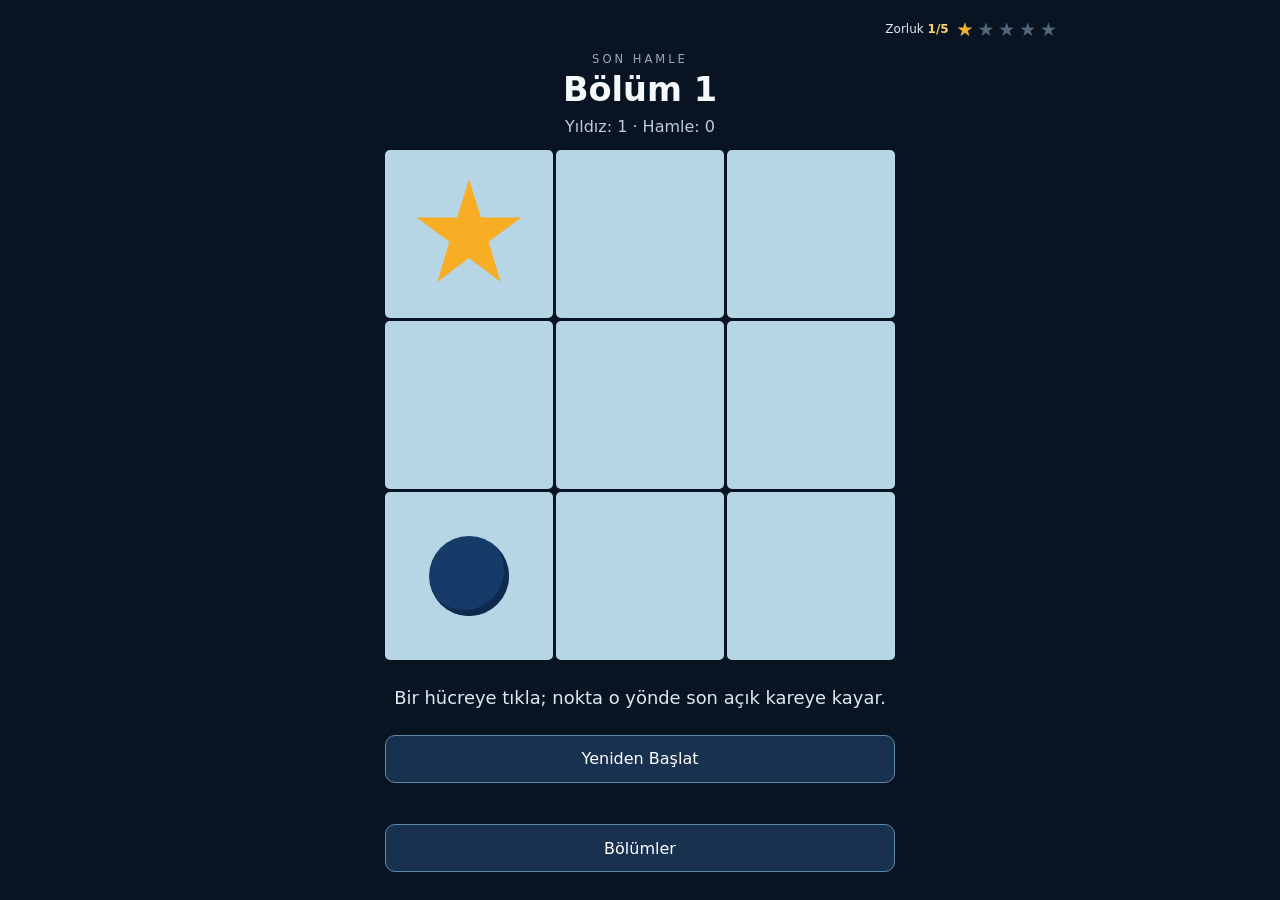
==== index.html @ f22b3735 "Restructure levels into 20-level feature blocks with computed difficulty The game is now 40 levels: " ====
<!doctype html>
<html lang="tr">
<head>
  <meta charset="utf-8">
  <meta name="viewport" content="width=device-width,initial-scale=1">
  <title>Son Hamle</title>
  <link rel="stylesheet" href="style.css?v=7">
  <script src="engine.js?v=7" defer></script>
  <script src="difficulty.js?v=7" defer></script>
  <script src="app.js?v=7" defer></script>
</head>
<body>
  <main class="app">
    <header class="top">
      <div id="difficulty" class="difficulty" role="img" aria-label="Tahmini zorluk">
        <span class="difficulty-caption">Zorluk <strong id="difficulty-value">–/5</strong></span>
        <span id="difficulty-stars" class="difficulty-stars" aria-hidden="true"></span>
      </div>
      <p class="eyebrow">SON HAMLE</p>
      <h1 id="level-title">Bölüm 1</h1>
      <p id="counters">Yıldız: 0 · Hamle: 0</p>
    </header>
    <section id="game-view" aria-label="Oyun alanı">
      <div id="board" class="board" aria-label="Tahta"></div>
      <p id="message" class="message" role="status">Bir hücreye tıkla.</p>
      <p id="rule-hint" class="rule-hint" hidden></p>
      <div class="actions">
        <button id="restart" type="button">Yeniden Başlat</button>
      </div>
      <button id="next" class="primary" type="button" hidden>Sonraki Bölüm</button>
    </section>
    <section id="levels-view" hidden aria-label="Bölümler">
      <div id="level-grid" class="level-grid"></div>
      <button id="back" type="button">Oyuna Dön</button>
    </section>
    <button id="levels-toggle" class="outline" type="button">Bölümler</button>
  </main>
</body>
</html>
---- style.css ----
:root{font-family:system-ui,-apple-system,"Segoe UI",sans-serif;color:#f6f9fc;background:#091423;font-synthesis:none}
*{box-sizing:border-box}
body{margin:0;min-height:100vh}
button{font:inherit;cursor:pointer}
.app{width:min(100%,900px);min-height:100vh;margin:auto;padding:20px clamp(14px,3vw,32px) 28px;display:flex;flex-direction:column;align-items:center;gap:14px}
.top{position:relative;width:100%;padding-top:32px;text-align:center}.eyebrow{letter-spacing:.26em;color:#94abc3;font-size:.72rem;margin:0 0 4px}.top h1{font-size:clamp(1.45rem,4vw,2.1rem);margin:0}.top p:last-child{margin:8px 0 0;color:#b9cddd}
.difficulty{position:absolute;top:0;right:0;display:flex;align-items:center;justify-content:flex-end;gap:7px;white-space:nowrap;color:#dce9f3}
.difficulty-caption{font-size:.75rem}.difficulty-caption strong{color:#ffd16c;font-weight:700}
.difficulty-stars{display:flex;gap:2px;font-size:1.18rem;line-height:1}
.difficulty-star{position:relative;display:inline-block;width:1em;height:1em;color:#52677c}
.difficulty-star-fill{position:absolute;left:0;top:0;height:100%;overflow:hidden;white-space:nowrap;color:#f7ad24}
#game-view,#levels-view{width:100%;display:flex;flex-direction:column;align-items:center;gap:14px}
[hidden]{display:none!important}
.board{width:min(100%,min(58vh,510px));aspect-ratio:1;display:grid;gap:3px;touch-action:manipulation}
.cell{border:0;border-radius:5px;background:#b7d6e5;color:#25364b;display:grid;place-items:center;padding:0;min-width:0;min-height:0;transition:background .12s,transform .12s}
.cell>span{grid-area:1/1}
.cell:not(.wall):not(.closed):not(.portal):not(.gate):hover{background:#d7ebf4;transform:scale(.97)}
.cell.wall{background:#46546a;cursor:default}.cell.closed{background:#798494;color:#172638;font-weight:800;font-size:clamp(1.4rem,5vw,2.4rem)}
.cell.gate.locked{background:#3a6b77;color:#e4faff;box-shadow:inset 0 0 0 3px #83b5bb;font-size:clamp(1.25rem,4vw,2rem)}
.cell.gate.open{background:#97d9d0;box-shadow:inset 0 0 0 3px #3d9994}
.cell.portal{background:radial-gradient(circle,#c7acfc 18%,#7141a7 45%,#463175 78%);box-shadow:inset 0 0 0 3px #d1b7ff}
.void{visibility:hidden;pointer-events:none}
.player{display:block;width:48%;aspect-ratio:1;border-radius:50%;background:#173b69;box-shadow:inset -5px -6px 0 #0e2b4f}
.star{display:grid;place-items:center;width:65%;aspect-ratio:1;background:#f7ad24;color:#25364b;font-weight:800;font-size:clamp(.8rem,2.7vw,1.3rem);clip-path:polygon(50% 0%,61% 35%,98% 35%,68% 57%,79% 94%,50% 72%,21% 94%,32% 57%,2% 35%,39% 35%)}
.star.future{opacity:.5}.star.target{filter:drop-shadow(0 0 3px #fff)}
.key-icon{font-size:clamp(1.3rem,4vw,2rem);line-height:1}
.message{min-height:2.6em;text-align:center;margin:0;color:#dce9f3;display:grid;place-items:center;font-size:clamp(.94rem,2.5vw,1.12rem)}
.rule-hint{margin:-10px 0 0;color:#aed5ec;text-align:center;font-size:.9rem}
.actions{width:min(100%,510px)}
.actions button{width:100%}
.actions button,#next,#levels-toggle,#back{border:1px solid #6189ad;border-radius:10px;padding:12px 14px;background:#17314f;color:#fff;min-height:48px}
.actions button:hover,#levels-toggle:hover,#back:hover{background:#24496f}
#next{width:min(100%,510px);background:#e4a325;color:#162235;border-color:#e4a325;font-weight:700}
#levels-toggle{margin-top:auto;width:min(100%,510px)}
.level-grid{width:min(100%,510px);display:grid;grid-template-columns:repeat(5,1fr);gap:7px}
.block-title{grid-column:1/-1;margin:6px 0 0;color:#94abc3;font-size:.78rem;letter-spacing:.12em;text-transform:uppercase}
.level-grid button{border:1px solid #53718d;border-radius:7px;background:#19324e;color:#fff;min-height:47px}
.level-grid button.current{border-color:#e4a325}.level-grid button.complete{background:#25584e}.level-grid button:disabled{opacity:.4;cursor:not-allowed}
#back{width:min(100%,510px)}
@media(max-height:700px){.app{gap:8px;padding-top:10px}.board{width:min(100%,48vh)}.message{min-height:1.7em}}
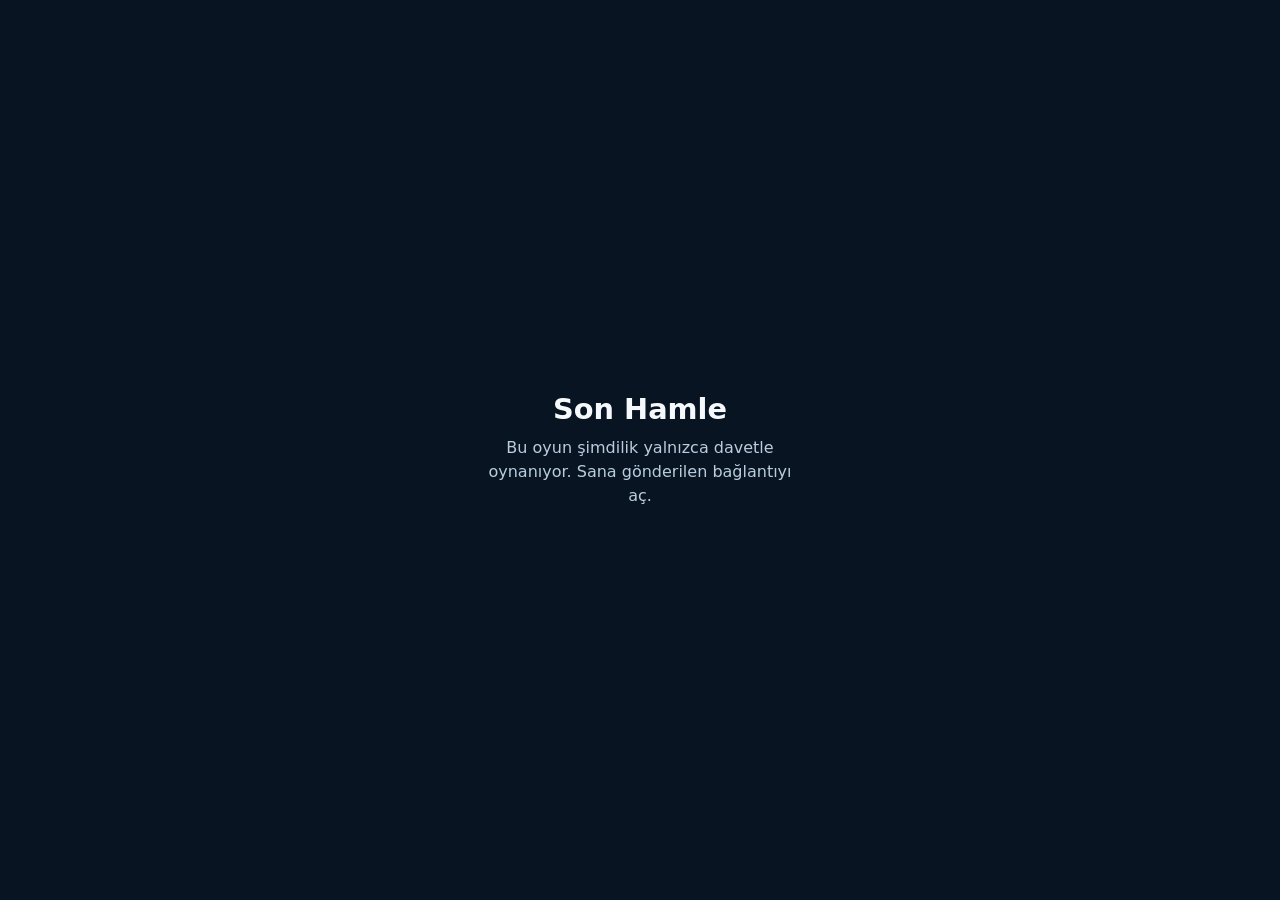
==== commit f5903a44: "Deploy from chtcngz/son-hamle@b68c075" ====
--- a/index.html
+++ b/index.html
@@ -1,39 +1,63 @@
 <!doctype html>
 <html lang="tr">
 <head>
-  <meta charset="utf-8">
-  <meta name="viewport" content="width=device-width,initial-scale=1">
-  <title>Son Hamle</title>
-  <link rel="stylesheet" href="style.css?v=7">
-  <script src="engine.js?v=7" defer></script>
-  <script src="difficulty.js?v=7" defer></script>
-  <script src="app.js?v=7" defer></script>
+<meta charset="utf-8">
+<meta name="viewport" content="width=device-width,initial-scale=1">
+<meta name="robots" content="noindex,nofollow">
+<title>Son Hamle</title>
+<style>
+:root{font-family:system-ui,-apple-system,"Segoe UI",sans-serif;color:#f6f9fc;background:#091423}
+body{margin:0;min-height:100vh}
+.gate{min-height:100vh;display:grid;place-items:center;padding:24px;text-align:center;box-sizing:border-box}
+.gate h1{margin:0 0 10px;font-size:1.8rem}
+.gate p{margin:0 auto;color:#b9cddd;max-width:30ch;line-height:1.5}
+</style>
 </head>
 <body>
-  <main class="app">
-    <header class="top">
-      <div id="difficulty" class="difficulty" role="img" aria-label="Tahmini zorluk">
-        <span class="difficulty-caption">Zorluk <strong id="difficulty-value">–/5</strong></span>
-        <span id="difficulty-stars" class="difficulty-stars" aria-hidden="true"></span>
-      </div>
-      <p class="eyebrow">SON HAMLE</p>
-      <h1 id="level-title">Bölüm 1</h1>
-      <p id="counters">Yıldız: 0 · Hamle: 0</p>
-    </header>
-    <section id="game-view" aria-label="Oyun alanı">
-      <div id="board" class="board" aria-label="Tahta"></div>
-      <p id="message" class="message" role="status">Bir hücreye tıkla.</p>
-      <p id="rule-hint" class="rule-hint" hidden></p>
-      <div class="actions">
-        <button id="restart" type="button">Yeniden Başlat</button>
-      </div>
-      <button id="next" class="primary" type="button" hidden>Sonraki Bölüm</button>
-    </section>
-    <section id="levels-view" hidden aria-label="Bölümler">
-      <div id="level-grid" class="level-grid"></div>
-      <button id="back" type="button">Oyuna Dön</button>
-    </section>
-    <button id="levels-toggle" class="outline" type="button">Bölümler</button>
-  </main>
+<main class="gate"><div><h1>Son Hamle</h1><p id="gate-text">Yükleniyor…</p></div></main>
+<script>
+(async()=>{
+  const PAGE="",BASE=PAGE?"../":"",STORE="sonhamle-davet";
+  // Kilitliyken adrese bağlantı yapıştırılırsa (yalnız # kısmı değişir, sayfa yenilenmez) sayfa yeniden açılır.
+  const say=text=>{document.getElementById("gate-text").textContent=text;addEventListener("hashchange",()=>location.reload());};
+  let key=new URLSearchParams(location.hash.slice(1)).get("k");
+  if(key){
+    let kept=false;try{localStorage.setItem(STORE,key);kept=true;}catch{}
+    if(kept)history.replaceState(null,"",location.pathname+location.search); // bağlantı adres çubuğunda kalmasın
+  }else{try{key=localStorage.getItem(STORE);}catch{}}
+  if(!key)return say("Bu oyun şimdilik yalnızca davetle oynanıyor. Sana gönderilen bağlantıyı aç.");
+  let files;
+  try{
+    const bytes=new Uint8Array(await (await fetch(BASE+"game.bin",{cache:"no-cache"})).arrayBuffer());
+    const b64=key.replace(/-/g,"+").replace(/_/g,"/"),raw=Uint8Array.from(atob(b64+"===".slice((b64.length+3)%4)),c=>c.charCodeAt(0));
+    const cryptoKey=await crypto.subtle.importKey("raw",raw,"AES-GCM",false,["decrypt"]);
+    files=JSON.parse(new TextDecoder().decode(await crypto.subtle.decrypt({name:"AES-GCM",iv:bytes.slice(0,12)},cryptoKey,bytes.slice(12))));
+  }catch{
+    try{localStorage.removeItem(STORE);}catch{}
+    return say("Bu bağlantı geçersiz ya da eskimiş. Yeni bağlantıyı iste.");
+  }
+  const TYPES={js:"text/javascript",css:"text/css",json:"application/json",html:"text/html"};
+  const typeOf=name=>TYPES[name.split(".").pop()]??"text/plain";
+  // Sayfaya göre adres → paketteki dosya ("../style.css?v=15" deneme odasında → "style.css").
+  const resolve=href=>{const out=[];for(const part of (PAGE+href.split(/[?#]/)[0]).split("/")){if(part==="..")out.pop();else if(part&&part!==".")out.push(part);}return out.join("/");};
+  const urls={},urlOf=name=>urls[name]??=URL.createObjectURL(new Blob([files[name]],{type:typeOf(name)}));
+  const realFetch=window.fetch.bind(window);
+  window.fetch=(input,init)=>{
+    const name=typeof input==="string"&&!/^[a-z]+:/i.test(input)?resolve(input):null;
+    return name&&name in files?Promise.resolve(new Response(files[name],{headers:{"content-type":typeOf(name)}})):realFetch(input,init);
+  };
+  const doc=new DOMParser().parseFromString(files[PAGE+"index.html"],"text/html");
+  document.title=doc.title;
+  const sheets=[...doc.querySelectorAll('link[rel="stylesheet"]')].map(link=>new Promise(done=>{
+    const el=document.createElement("link");el.rel="stylesheet";el.onload=el.onerror=done;el.href=urlOf(resolve(link.getAttribute("href")));document.head.append(el);
+  }));
+  await Promise.all(sheets);
+  document.querySelector("style").remove();
+  document.body.replaceChildren(...[...doc.body.childNodes].map(node=>document.importNode(node,true)));
+  for(const script of doc.querySelectorAll("script[src]"))await new Promise((done,fail)=>{
+    const el=document.createElement("script");el.onload=done;el.onerror=fail;el.src=urlOf(resolve(script.getAttribute("src")));document.body.append(el);
+  });
+})();
+</script>
 </body>
 </html>
